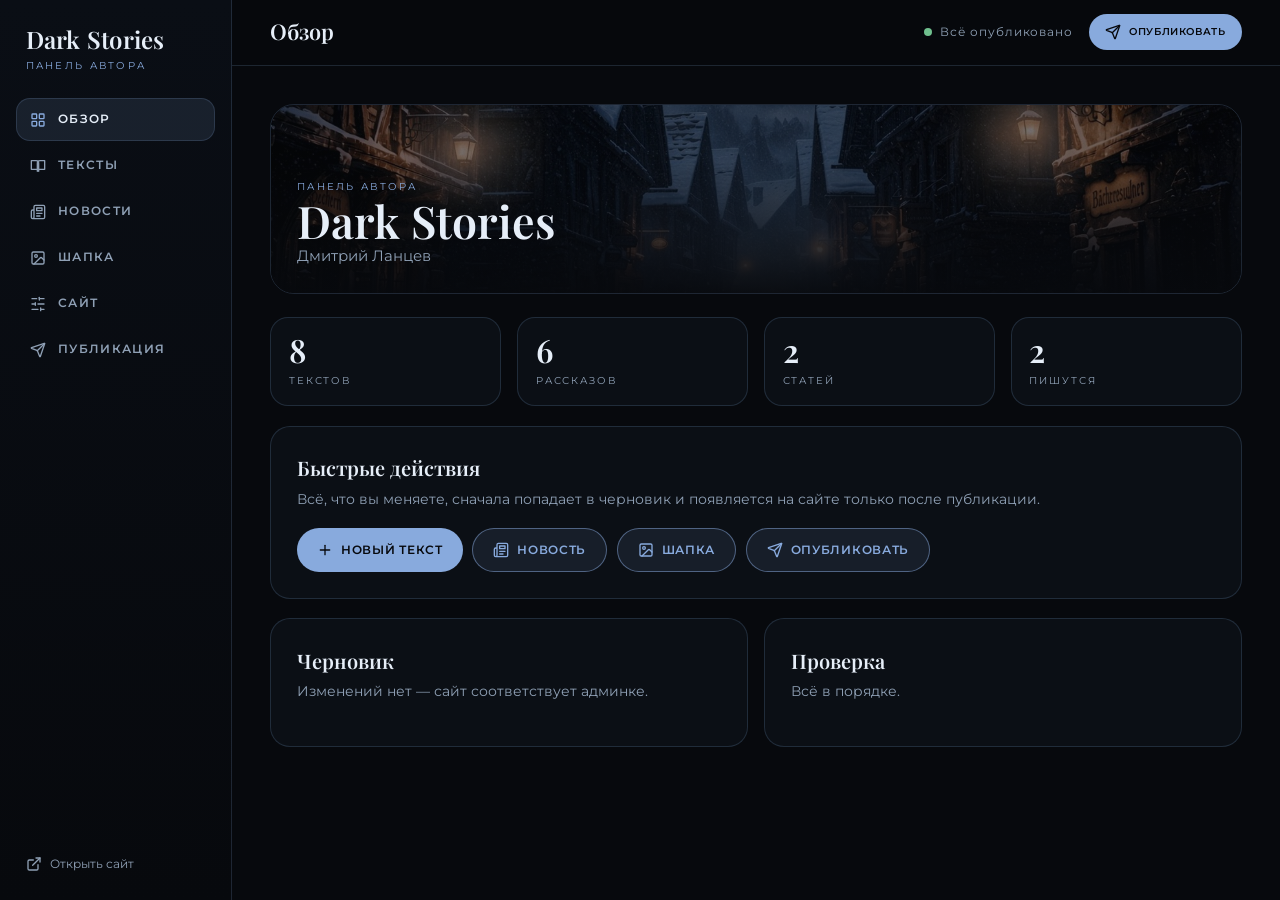
==== admin.html @ 8ed0fe6f "Темы читалки" ====
<!DOCTYPE html>
<html lang="ru">
<head>
<meta charset="utf-8">
<meta name="viewport" content="width=device-width, initial-scale=1">
<title>Админка — Dark Stories</title>
<meta name="robots" content="noindex, nofollow">
<meta name="theme-color" content="#07090d">
<link rel="icon" href="data:image/svg+xml,%3Csvg xmlns='http://www.w3.org/2000/svg' viewBox='0 0 64 64'%3E%3Crect width='64' height='64' rx='14' fill='%2307090d'/%3E%3Ctext x='32' y='44' text-anchor='middle' font-size='34' font-family='Georgia,serif' font-weight='700' fill='%2388aadd'%3EDS%3C/text%3E%3C/svg%3E">
<link rel="preconnect" href="https://fonts.googleapis.com">
<link rel="preconnect" href="https://fonts.gstatic.com" crossorigin>
<link href="https://fonts.googleapis.com/css2?family=Montserrat:wght@400;500;600;700&family=Playfair+Display:wght@400;500;600;700&display=swap" rel="stylesheet">
<link rel="stylesheet" href="css/admin.css">
</head>
<body>
<div id="app"></div>
<div class="toast" id="toast" role="status" aria-live="polite"></div>
<noscript><p style="padding:2rem;text-align:center">Для работы админки нужен JavaScript.</p></noscript>
<!-- данные и вспомогательные функции берём у самого сайта, чтобы админка видела то же, что и читатели -->
<script src="js/data.js"></script>
<script src="js/icons.js"></script>
<script src="js/utils.js"></script>
<script src="js/markdown.js"></script>
<script src="js/admin.js"></script>
</body>
</html>
---- css/admin.css ----
/* ОФОРМЛЕНИЕ АДМИНКИ. Те же цвета и шрифты, что и у сайта (см. style.css), поэтому панель выглядит как часть издания. */
:root{
  --font-display:"Playfair Display",Georgia,"Times New Roman",serif;
  --font-sans:"Montserrat",ui-sans-serif,system-ui,sans-serif;
  --background:#07090d; --foreground:#e6eef8; --card:#0e131b; --card-2:#121926;
  --muted:#9aabc0; --muted-fg:#8fa0b5; --accent:#88aadd; --accent-fg:#07090d;
  --border:#2a3648; --line:rgba(136,170,221,.18); --destructive:#d45c5c; --ok:#6fbf8e; --warn:#d9b36a;
  --shadow-card:0 18px 40px rgba(0,0,0,.45);
  --side:232px;
}
*,*::before,*::after{box-sizing:border-box;margin:0;padding:0;-webkit-tap-highlight-color:transparent}
html{background:var(--background);color:var(--foreground);-webkit-font-smoothing:antialiased;-moz-osx-font-smoothing:grayscale}
body{min-height:100vh;background:var(--background);color:var(--foreground);font-family:var(--font-sans);line-height:1.6;font-size:15px}
a{color:inherit;text-decoration:none}
button{font:inherit;color:inherit;background:none;border:0;cursor:pointer}
img{display:block;max-width:100%}
ul,ol{list-style:none}
h1,h2,h3{font-family:var(--font-display);text-wrap:balance;font-weight:600}
p{text-wrap:pretty}
:focus-visible{outline:2px solid var(--accent);outline-offset:3px}
::selection{background:color-mix(in oklab,var(--accent) 40%,transparent)}
.ico{width:1rem;height:1rem;fill:none;stroke:currentColor;stroke-width:2;stroke-linecap:round;stroke-linejoin:round;flex:none}
.ico.lg{width:1.35rem;height:1.35rem}
.eyebrow{font-size:.65rem;letter-spacing:.22em;text-transform:uppercase;color:var(--accent)}
.muted{color:var(--muted-fg)}
.small{font-size:.8rem}
.hide{display:none!important}
code{font-family:ui-monospace,SFMono-Regular,Menlo,monospace;font-size:.85em;background:rgba(136,170,221,.1);padding:.1em .4em;border-radius:6px}

/* каркас */
.adm{display:grid;grid-template-columns:var(--side) minmax(0,1fr);min-height:100vh}
.side{position:sticky;top:0;height:100vh;display:flex;flex-direction:column;gap:1.5rem;padding:1.6rem 1rem;border-right:1px solid var(--line);background:linear-gradient(180deg,#0a0e15,#07090d)}
.brand{padding:0 .6rem}
.brand b{display:block;font:600 1.5rem/1.1 var(--font-display);letter-spacing:.01em}
.brand span{display:block;margin-top:.35rem}
.nav{display:flex;flex-direction:column;gap:.2rem}
.nav a{display:flex;align-items:center;gap:.75rem;padding:.7rem .8rem;border-radius:14px;color:var(--muted-fg);font-size:.72rem;font-weight:600;letter-spacing:.12em;text-transform:uppercase;border:1px solid transparent;transition:.2s}
.nav a:hover{color:var(--foreground);background:rgba(136,170,221,.06)}
.nav a.on{color:var(--foreground);background:rgba(136,170,221,.12);border-color:var(--line)}
.nav a.on .ico{color:var(--accent)}
.nav .n{margin-left:auto;min-width:1.35rem;height:1.35rem;padding:0 .35rem;border-radius:99px;background:var(--accent);color:var(--accent-fg);font-size:.65rem;display:grid;place-items:center;letter-spacing:0}
.side-foot{margin-top:auto;padding:0 .6rem;display:grid;gap:.5rem}
.side-foot a{display:inline-flex;align-items:center;gap:.5rem;color:var(--muted-fg);font-size:.78rem}
.side-foot a:hover{color:var(--accent)}
.col{min-width:0;display:flex;flex-direction:column}
.top{position:sticky;top:0;z-index:20;display:flex;align-items:center;gap:1rem;padding:.9rem clamp(1rem,3vw,2.5rem);background:rgba(7,9,13,.82);backdrop-filter:blur(14px);-webkit-backdrop-filter:blur(14px);border-bottom:1px solid var(--line)}
.top h1{font-size:1.35rem;line-height:1.2;white-space:nowrap;overflow:hidden;text-overflow:ellipsis}
.top .sp{flex:1}
.pend{display:inline-flex;align-items:center;gap:.5rem;font-size:.72rem;letter-spacing:.08em;color:var(--warn)}
.pend i{width:8px;height:8px;border-radius:50%;background:var(--warn);box-shadow:0 0 10px var(--warn)}
.pend.clean{color:var(--muted-fg)}.pend.clean i{background:var(--ok);box-shadow:none}
.view{padding:clamp(1rem,3vw,2.5rem);max-width:1180px;width:100%}

/* кнопки (как на сайте) */
.btn{display:inline-flex;align-items:center;justify-content:center;gap:.5rem;height:2.75rem;padding:0 1.25rem;border-radius:999px;font-size:.72rem;font-weight:600;letter-spacing:.06em;text-transform:uppercase;transition:background-color .2s,color .2s,border-color .2s,opacity .2s;background:var(--accent);color:var(--accent-fg);white-space:nowrap}
.btn:hover{background:var(--foreground);color:var(--background)}
.btn.outline{border:1px solid color-mix(in oklab,var(--accent) 50%,transparent);background:color-mix(in oklab,var(--accent) 10%,transparent);color:var(--accent)}
.btn.outline:hover{border-color:var(--foreground);background:color-mix(in oklab,var(--foreground) 10%,transparent);color:var(--foreground)}
.btn.ghost{background:none;border:1px solid var(--border);color:var(--muted-fg)}
.btn.ghost:hover{border-color:color-mix(in oklab,var(--foreground) 40%,transparent);color:var(--foreground);background:none}
.btn.danger{background:none;border:1px solid color-mix(in oklab,var(--destructive) 50%,transparent);color:var(--destructive)}
.btn.danger:hover{background:var(--destructive);color:#fff;border-color:var(--destructive)}
.btn.sm{height:2.25rem;padding:0 1rem;font-size:.65rem}
.btn.ico-only{width:2.25rem;padding:0}
.btn[disabled]{opacity:.4;pointer-events:none}
.btn.busy{opacity:.6;pointer-events:none}

/* карточки и сетки */
.card{border:1px solid var(--line);background:rgba(14,19,27,.7);border-radius:20px;padding:clamp(1rem,2.4vw,1.6rem);margin-bottom:1.2rem}
.card>h2{font-size:1.25rem;margin-bottom:.3rem}
.card>.lead{color:var(--muted-fg);font-size:.85rem;margin-bottom:1.1rem}
.card-h{display:flex;align-items:center;gap:1rem;flex-wrap:wrap;margin-bottom:1rem}
.card-h h2{font-size:1.25rem;margin-right:auto}
.grid{display:grid;gap:1rem}
.g2{grid-template-columns:repeat(2,minmax(0,1fr))}
.g3{grid-template-columns:repeat(3,minmax(0,1fr))}
.page-h{display:flex;align-items:flex-end;gap:1rem;flex-wrap:wrap;margin-bottom:1.4rem}
.page-h h2{font-size:clamp(1.6rem,3vw,2.2rem);line-height:1.15}
.page-h .sp{flex:1}
.acts{display:flex;gap:.6rem;flex-wrap:wrap;align-items:center}

/* баннер обзора */
.banner{position:relative;overflow:hidden;border-radius:24px;border:1px solid var(--line);min-height:190px;margin-bottom:1.4rem;display:flex;align-items:flex-end}
.banner img{position:absolute;inset:0;width:100%;height:100%;object-fit:cover;opacity:.55}
.banner::after{content:"";position:absolute;inset:0;background:linear-gradient(0deg,rgba(7,9,13,.95),rgba(7,9,13,.2) 70%)}
.banner-in{position:relative;z-index:1;padding:1.6rem}
.banner h2{font-size:clamp(1.8rem,4vw,2.8rem);line-height:1.05}
.stats{display:grid;grid-template-columns:repeat(4,minmax(0,1fr));gap:1rem;margin-bottom:1.2rem}
.stat{border:1px solid var(--line);background:rgba(14,19,27,.7);border-radius:18px;padding:1rem 1.1rem}
.stat b{display:block;font:600 2rem/1 var(--font-display);color:var(--foreground)}
.stat span{display:block;margin-top:.45rem;font-size:.65rem;letter-spacing:.18em;text-transform:uppercase;color:var(--muted-fg)}

/* формы */
.f{display:flex;flex-direction:column;gap:.4rem;min-width:0}
.f>label,.lbl{font-size:.65rem;letter-spacing:.18em;text-transform:uppercase;color:var(--muted-fg)}
.f small{color:var(--muted-fg);font-size:.75rem;line-height:1.45}
.in,.sel,.ta{width:100%;padding:.75rem .95rem;border-radius:14px;border:1px solid var(--border);background:rgba(7,9,13,.7);color:var(--foreground);font:inherit;font-size:.92rem;transition:border-color .2s,box-shadow .2s}
.in:hover,.sel:hover,.ta:hover{border-color:color-mix(in oklab,var(--accent) 45%,var(--border))}
.in:focus,.sel:focus,.ta:focus{outline:none;border-color:var(--accent);box-shadow:0 0 0 3px rgba(136,170,221,.15)}
.in[readonly]{color:var(--muted-fg);background:rgba(255,255,255,.02)}
.ta{resize:vertical;min-height:90px;line-height:1.55}
.sel{appearance:none;background-image:url("data:image/svg+xml,%3Csvg xmlns='http://www.w3.org/2000/svg' width='12' height='8' fill='none' stroke='%238fa0b5' stroke-width='2'%3E%3Cpath d='m1 1 5 5 5-5'/%3E%3C/svg%3E");background-repeat:no-repeat;background-position:right .95rem center;padding-right:2.4rem}
.in-row{display:flex;gap:.5rem}
.in-row .in{flex:1}
.seg{display:inline-flex;padding:.25rem;border-radius:999px;border:1px solid var(--border);background:rgba(7,9,13,.6);gap:.2rem;flex-wrap:wrap}
.seg button{padding:.5rem 1rem;border-radius:999px;font-size:.68rem;font-weight:600;letter-spacing:.1em;text-transform:uppercase;color:var(--muted-fg);display:inline-flex;align-items:center;gap:.45rem}
.seg button.on{background:rgba(136,170,221,.2);color:#fff;box-shadow:0 0 14px rgba(136,170,221,.2)}
.chips{display:flex;gap:.5rem;flex-wrap:wrap}
.chip{padding:.5rem .9rem;border-radius:30px;border:1px solid rgba(136,170,221,.28);background:rgba(255,255,255,.03);font-size:.72rem;color:var(--muted);transition:.2s}
.chip:hover{border-color:var(--accent);color:#fff}
.chip.on{background:rgba(136,170,221,.2);border-color:var(--accent);color:#fff;box-shadow:0 0 14px rgba(136,170,221,.25)}
.check{display:flex;align-items:center;gap:.6rem;font-size:.85rem;color:var(--muted);cursor:pointer}
.check input{accent-color:var(--accent);width:1rem;height:1rem}
input[type=range]{accent-color:var(--accent);width:100%}

/* бейджи */
.badge{display:inline-flex;align-items:center;gap:.35rem;padding:.2rem .6rem;border-radius:99px;font-size:.6rem;font-weight:600;letter-spacing:.14em;text-transform:uppercase;border:1px solid var(--border);color:var(--muted-fg);white-space:nowrap}
.badge.ok{color:var(--ok);border-color:color-mix(in oklab,var(--ok) 40%,transparent)}
.badge.wip{color:var(--warn);border-color:color-mix(in oklab,var(--warn) 40%,transparent)}
.badge.acc{color:var(--accent);border-color:color-mix(in oklab,var(--accent) 40%,transparent)}
.badge.del{color:var(--destructive);border-color:color-mix(in oklab,var(--destructive) 40%,transparent)}

/* список текстов */
.tools{display:flex;gap:.8rem;flex-wrap:wrap;align-items:center;margin-bottom:1rem}
.tools .in{max-width:320px}
.rows{display:grid;gap:.7rem}
.row{display:grid;grid-template-columns:auto minmax(0,1fr) auto auto;gap:1rem;align-items:center;padding:.7rem .9rem .7rem .7rem;border:1px solid var(--line);border-radius:18px;background:rgba(14,19,27,.7);transition:border-color .25s,transform .25s}
.row:hover{border-color:rgba(136,170,221,.5)}
.row .thumb{width:48px;height:64px;border-radius:8px;overflow:hidden;background:var(--card-2);border:1px solid var(--line);display:grid;place-items:center;color:var(--muted-fg)}
.row .thumb img{width:100%;height:100%;object-fit:cover}
.row h3{font:600 1.02rem/1.25 var(--font-display);overflow:hidden;text-overflow:ellipsis;white-space:nowrap}
.row .meta{margin-top:.25rem;display:flex;gap:.5rem;flex-wrap:wrap;align-items:center;font-size:.75rem;color:var(--muted-fg)}
.row .bds{display:flex;gap:.4rem;flex-wrap:wrap;justify-content:flex-end}
.row .mv{display:flex;gap:.3rem}
.empty{padding:2.4rem 1rem;text-align:center;color:var(--muted-fg);border:1px dashed var(--border);border-radius:18px}

/* редактор текста */
.edit-top{display:grid;grid-template-columns:220px minmax(0,1fr);gap:1.6rem}
.cover{position:relative;aspect-ratio:3/4;border-radius:14px;overflow:hidden;border:1px solid var(--line);background:var(--card-2);box-shadow:var(--shadow-card)}
.cover img{position:relative;z-index:1;width:100%;height:100%;object-fit:cover}
.cover .ph{position:absolute;inset:0;display:grid;place-items:center;color:var(--muted-fg);font-size:.75rem;text-align:center;padding:1rem}
.cover-col{display:flex;flex-direction:column;gap:.8rem}
.tb{display:flex;gap:.4rem;flex-wrap:wrap;margin-bottom:.7rem;align-items:center}
.tb button{min-width:2.3rem;height:2.1rem;padding:0 .7rem;border-radius:10px;border:1px solid var(--border);font-size:.78rem;font-weight:600;color:var(--muted);transition:.2s}
.tb button:hover{border-color:var(--accent);color:#fff;background:rgba(136,170,221,.1)}
.tb .sep{width:1px;height:1.4rem;background:var(--border);margin:0 .2rem}
.ed{min-height:60vh;font-family:ui-monospace,SFMono-Regular,Menlo,Consolas,monospace;font-size:.9rem;line-height:1.7;tab-size:2}
.counts{display:flex;gap:1.2rem;flex-wrap:wrap;margin-top:.7rem;font-size:.75rem;color:var(--muted-fg)}
.prev{min-height:60vh;max-height:75vh;overflow:auto;padding:clamp(1rem,3vw,2.2rem);border-radius:14px;border:1px solid var(--border);background:#0a0e15;font-size:1.05rem;line-height:1.85;color:#dbe5f2}
.prev h2{font-size:1.7rem;margin:1.6em 0 .6em;text-align:center}
.prev h2:first-child{margin-top:0}
.prev h3{font-size:1.3rem;margin:1.4em 0 .5em}
.prev p{margin-bottom:1em;text-indent:1.4em}
.prev p.c{text-align:center;text-indent:0}
.prev blockquote{margin:1.2em 0;padding:.2em 1.2em;border-left:2px solid var(--accent);color:var(--muted)}
.prev hr{border:0;height:1px;background:var(--line);margin:2em auto;width:40%}
.prev ul,.prev ol{margin:0 0 1em 1.4em;list-style:revert}
.prev mark{background:rgba(136,170,221,.3);color:inherit}

/* шапка сайта */
.hero-list{display:grid;gap:1.2rem}
.hero-item{display:grid;grid-template-columns:minmax(0,1fr) 150px;gap:1.2rem;padding:1rem;border:1px solid var(--line);border-radius:20px;background:rgba(14,19,27,.7)}
.hero-pic{position:relative;border-radius:12px;overflow:hidden;aspect-ratio:3/2;background:var(--card-2)}
.hero-pic img{width:100%;height:100%;object-fit:cover}
.hero-pic .guide{position:absolute;top:0;bottom:0;width:0;border-left:1px dashed rgba(255,255,255,.85);pointer-events:none;box-shadow:0 0 0 1px rgba(0,0,0,.3)}
.hero-pic .guide::after{content:"";position:absolute;top:50%;left:-6px;width:11px;height:11px;border-radius:50%;background:var(--accent);border:2px solid #fff;transform:translateY(-50%)}
.phone{position:relative;border-radius:16px;overflow:hidden;border:2px solid var(--border);aspect-ratio:390/600;background:var(--card-2)}
.phone img{width:100%;height:100%;object-fit:cover}
.phone-cap{margin-top:.4rem;text-align:center}
.hero-ctl{display:grid;gap:.8rem;margin-top:.9rem}
.hero-ctl .row-r{display:grid;grid-template-columns:minmax(0,1fr) 5.5rem;gap:.8rem;align-items:center}

/* новости */
.news-item{display:grid;gap:.9rem;padding:1.1rem;border:1px solid var(--line);border-radius:18px;background:rgba(14,19,27,.7);margin-bottom:1rem}
.news-item .head{display:flex;align-items:center;gap:.6rem}
.news-item .head .badge{margin-right:auto}

/* публикация */
.chg{display:grid;gap:.5rem}
.chg li{display:flex;align-items:center;gap:.7rem;padding:.6rem .8rem;border-radius:12px;border:1px solid var(--line);background:rgba(7,9,13,.5);font-size:.85rem}
.chg li .p{flex:1;min-width:0;overflow:hidden;text-overflow:ellipsis;white-space:nowrap}
.chg li .sz{color:var(--muted-fg);font-size:.72rem}
.probs{display:grid;gap:.5rem;margin-bottom:1rem}
.prob{display:flex;gap:.7rem;padding:.7rem .9rem;border-radius:12px;font-size:.84rem;border:1px solid}
.prob.err{border-color:color-mix(in oklab,var(--destructive) 50%,transparent);background:color-mix(in oklab,var(--destructive) 8%,transparent);color:#f0b4b4}
.prob.warn{border-color:color-mix(in oklab,var(--warn) 45%,transparent);background:color-mix(in oklab,var(--warn) 7%,transparent);color:#e8d3a4}
.prob a{text-decoration:underline;text-underline-offset:3px}
.log{margin-top:1rem;padding:1rem;border-radius:14px;background:#05070a;border:1px solid var(--line);font:.78rem/1.7 ui-monospace,Menlo,monospace;color:#b7c6da;max-height:240px;overflow:auto;white-space:pre-wrap}
.log .e{color:#f0b4b4}.log .o{color:var(--ok)}
.note{padding:.8rem 1rem;border-radius:14px;border:1px solid var(--line);background:rgba(136,170,221,.06);font-size:.82rem;color:var(--muted);line-height:1.6}
.note b{color:var(--foreground)}
.steps{margin:.6rem 0 0 1.2rem;list-style:decimal;font-size:.82rem;color:var(--muted);display:grid;gap:.25rem}

/* окна и уведомления */
.ov{position:fixed;inset:0;z-index:100;display:grid;place-items:center;padding:1rem;background:rgba(3,5,8,.78);backdrop-filter:blur(6px);animation:fade .2s}
.modal{width:min(520px,100%);max-height:92vh;overflow:auto;border-radius:22px;border:1px solid var(--line);background:var(--card);padding:1.5rem;box-shadow:var(--shadow-card)}
.modal.wide{width:min(720px,100%)}
.modal h3{font-size:1.35rem;margin-bottom:.5rem}
.modal .body{color:var(--muted);font-size:.9rem;margin-bottom:1.2rem;display:grid;gap:.9rem}
.modal .foot{display:flex;gap:.6rem;justify-content:flex-end;flex-wrap:wrap}
.crop{display:grid;grid-template-columns:auto minmax(0,1fr);gap:1.2rem;align-items:start}
.crop canvas{border-radius:12px;border:1px solid var(--line);background:#000;cursor:grab;touch-action:none;max-width:100%}
.toast{position:fixed;left:50%;bottom:1.6rem;z-index:200;transform:translate(-50%,20px);opacity:0;pointer-events:none;padding:.75rem 1.2rem;border-radius:99px;background:#16202e;border:1px solid var(--line);box-shadow:var(--shadow-card);font-size:.82rem;transition:.3s;max-width:92vw}
.toast.on{opacity:1;transform:translate(-50%,0)}
.toast.err{border-color:var(--destructive);color:#f0b4b4}
@keyframes fade{from{opacity:0}to{opacity:1}}
@keyframes rise{from{opacity:0;transform:translateY(10px)}to{opacity:1;transform:none}}
.view>*{animation:rise .35s ease both}
@media (prefers-reduced-motion:reduce){*{animation:none!important;transition:none!important}}

/* телефон и планшет */
@media (max-width:980px){
  .stats{grid-template-columns:repeat(2,minmax(0,1fr))}
  .g3{grid-template-columns:repeat(2,minmax(0,1fr))}
}
@media (max-width:760px){
  body{font-size:14.5px}
  .adm{display:block}
  .side{position:fixed;z-index:30;top:auto;bottom:0;left:0;right:0;height:auto;flex-direction:row;padding:.35rem .4rem calc(.35rem + env(safe-area-inset-bottom));gap:0;border-right:0;border-top:1px solid var(--line);background:rgba(7,9,13,.94);backdrop-filter:blur(14px)}
  .brand,.side-foot{display:none}
  .nav{flex-direction:row;flex:1;justify-content:space-between}
  .nav a{flex:1;flex-direction:column;gap:.2rem;padding:.45rem .2rem;font-size:.55rem;letter-spacing:.06em;text-align:center;border-radius:12px;position:relative}
  .nav .n{position:absolute;top:2px;right:18%;min-width:1.1rem;height:1.1rem;font-size:.55rem}
  .col{padding-bottom:5rem}
  .top h1{font-size:1.1rem}
  .pend span{display:none}
  .g2,.g3{grid-template-columns:1fr}
  .edit-top{grid-template-columns:1fr}
  .cover-col{flex-direction:row;align-items:flex-start}
  .cover{width:130px;flex:none}
  .row{grid-template-columns:auto minmax(0,1fr);}
  .row .bds{grid-column:2;justify-content:flex-start}
  .row .mv{grid-column:2}
  .hero-item{grid-template-columns:1fr}
  .phone{max-width:150px}
  .crop{grid-template-columns:1fr}
  .toast{bottom:5.2rem}
  .btn.hide-m span{display:none}
}
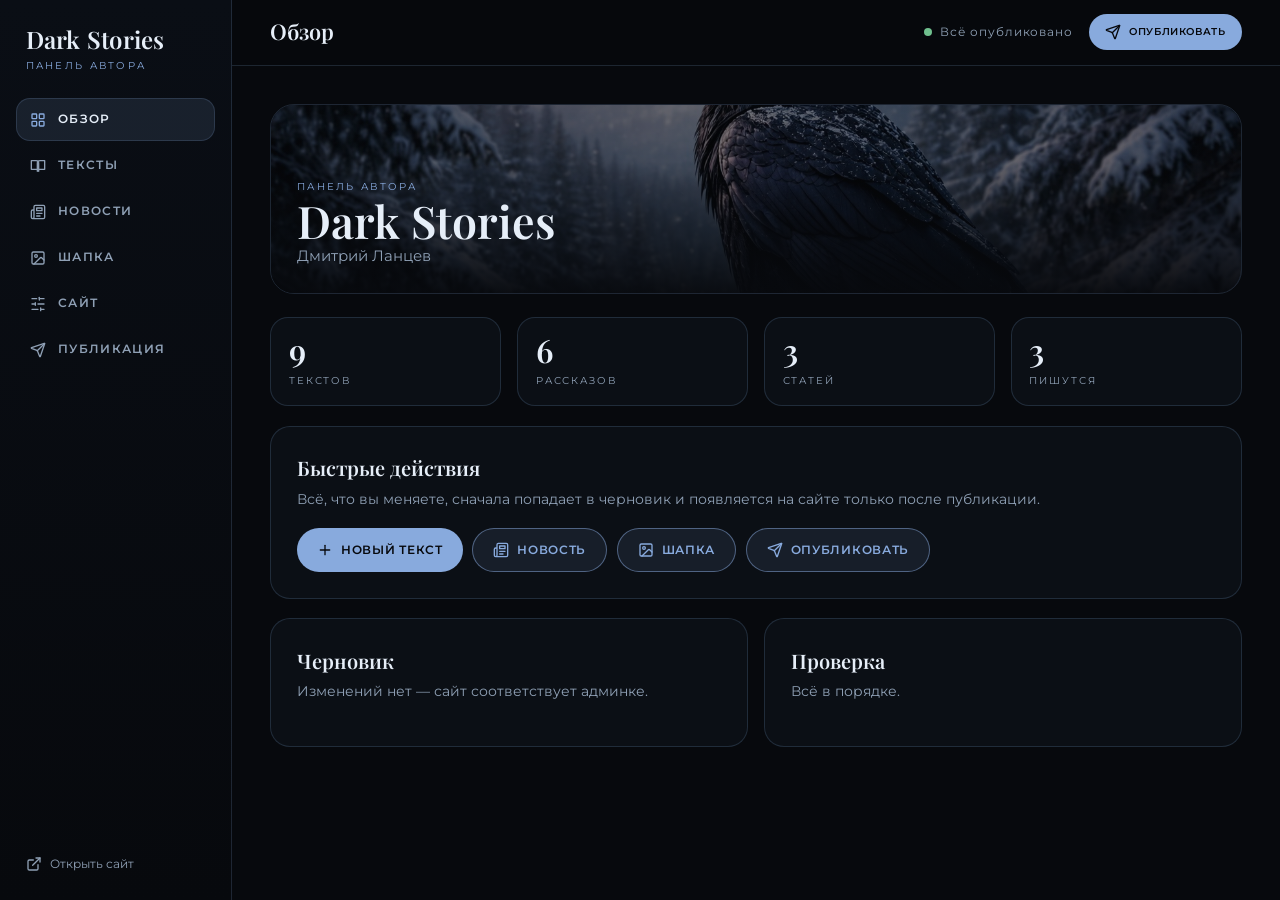
==== commit e479046a: "да" ====
--- a/admin.html
+++ b/admin.html
@@ -11,6 +11,7 @@
 <link rel="preconnect" href="https://fonts.gstatic.com" crossorigin>
 <link href="https://fonts.googleapis.com/css2?family=Montserrat:wght@400;500;600;700&family=Playfair+Display:wght@400;500;600;700&display=swap" rel="stylesheet">
 <link rel="stylesheet" href="css/admin.css">
+<link rel="stylesheet" href="css/hero-fx.css">
 </head>
 <body>
 <div id="app"></div>
@@ -18,9 +19,12 @@
 <noscript><p style="padding:2rem;text-align:center">Для работы админки нужен JavaScript.</p></noscript>
 <!-- данные и вспомогательные функции берём у самого сайта, чтобы админка видела то же, что и читатели -->
 <script src="js/data.js"></script>
+<script src="js/hero-fx.js"></script>
 <script src="js/icons.js"></script>
 <script src="js/utils.js"></script>
 <script src="js/markdown.js"></script>
+<script src="js/share-page.js"></script>
+<script src="js/share-image.js"></script>
 <script src="js/admin.js"></script>
 </body>
 </html>
--- a/css/admin.css
+++ b/css/admin.css
@@ -159,7 +159,7 @@
 
 /* шапка сайта */
 .hero-list{display:grid;gap:1.2rem}
-.hero-item{display:grid;grid-template-columns:minmax(0,1fr) 150px;gap:1.2rem;padding:1rem;border:1px solid var(--line);border-radius:20px;background:rgba(14,19,27,.7)}
+.hero-item{display:grid;grid-template-columns:minmax(0,1fr) 230px;gap:1.2rem;padding:1rem;border:1px solid var(--line);border-radius:20px;background:rgba(14,19,27,.7)}
 .hero-pic{position:relative;border-radius:12px;overflow:hidden;aspect-ratio:3/2;background:var(--card-2)}
 .hero-pic img{width:100%;height:100%;object-fit:cover}
 .hero-pic .guide{position:absolute;top:0;bottom:0;width:0;border-left:1px dashed rgba(255,255,255,.85);pointer-events:none;box-shadow:0 0 0 1px rgba(0,0,0,.3)}
@@ -167,6 +167,11 @@
 .phone{position:relative;border-radius:16px;overflow:hidden;border:2px solid var(--border);aspect-ratio:390/600;background:var(--card-2)}
 .phone img{width:100%;height:100%;object-fit:cover}
 .phone-cap{margin-top:.4rem;text-align:center}
+.hero-prev{display:grid;gap:.9rem;align-content:start}
+.phone.pc{aspect-ratio:16/9;max-width:none;border-radius:10px}
+.hero-prev .phone:not(.pc){max-width:130px;margin:0 auto}
+.hero-pic .guide-y{position:absolute;left:0;right:0;height:0;border-top:1px dashed rgba(255,255,255,.85);pointer-events:none;box-shadow:0 0 0 1px rgba(0,0,0,.3)}
+.hero-pic .guide-y::after{content:"";position:absolute;left:50%;top:-6px;width:11px;height:11px;border-radius:50%;background:var(--accent);border:2px solid #fff;transform:translateX(-50%)}
 .hero-ctl{display:grid;gap:.8rem;margin-top:.9rem}
 .hero-ctl .row-r{display:grid;grid-template-columns:minmax(0,1fr) 5.5rem;gap:.8rem;align-items:center}
 
@@ -232,8 +237,27 @@
   .row .bds{grid-column:2;justify-content:flex-start}
   .row .mv{grid-column:2}
   .hero-item{grid-template-columns:1fr}
-  .phone{max-width:150px}
+  .hero-prev{grid-template-columns:1fr 1fr}
   .crop{grid-template-columns:1fr}
   .toast{bottom:5.2rem}
   .btn.hide-m span{display:none}
 }
+
+/* предпросмотр */
+.modal.pv{width:min(1100px,100%)}
+.pvbar{display:flex;gap:.5rem;align-items:center;flex-wrap:wrap}
+.pvbar .btn.on{background:var(--accent);color:var(--accent-fg);border-color:transparent}
+.pvwrap{margin:0 auto;border:1px solid var(--line);border-radius:18px;overflow:hidden;background:#000}
+.pvwrap.phone{width:390px;max-width:100%;height:min(760px,68vh)}
+.pvwrap.pc{width:100%;height:min(760px,68vh)}
+.pvframe{width:100%;height:100%;border:0;display:block}
+
+/* Шапка: предпросмотр надписи */
+.hfx-prev{position:relative;margin-top:1.1rem;border-radius:16px;overflow:hidden;min-height:260px;display:flex;align-items:center;background:#05070b;border:1px solid var(--line)}
+.hfx-prev>img{position:absolute;inset:0;width:100%;height:100%;object-fit:cover;opacity:.55}
+.hfx-prev::after{content:"";position:absolute;inset:0;background:linear-gradient(90deg,rgba(5,7,11,.75),rgba(5,7,11,.15))}
+.hfx-prev-in{position:relative;z-index:2;padding:1.6rem 2.2rem}
+.hfx-prev h1{font-family:'Playfair Display',Georgia,serif;font-weight:400;font-size:clamp(3rem,9vw,5.2rem);line-height:1;letter-spacing:2px;margin:0;position:relative}
+.hfx-prev .fx-canvas{z-index:3}
+.f .rng{width:100%;accent-color:var(--accent,#88aadd)}
+.f label output{margin-left:.5rem;font-weight:600;opacity:.8}
--- a/css/hero-fx.css
+++ b/css/hero-fx.css
@@ -0,0 +1,64 @@
+/* ЭФФЕКТЫ НАДПИСИ «Dark Stories» в шапке. Включаются js/hero-fx.js, настраиваются в админке («Шапка»).
+   Переменные на заголовке: --fx-a (цвет), --fx-b (светлый), --fx-rgb, --fx-dur (скорость), --fx-gdur (скорость глитча), --fx-int (сила 0.1–1), --fx-glow. */
+
+.fx-title{position:relative;
+  background:linear-gradient(135deg,var(--fx-b) 20%,var(--fx-a) 55%,var(--fx-b) 100%);background-size:200% auto;
+  -webkit-background-clip:text;background-clip:text;-webkit-text-fill-color:transparent;
+  text-shadow:0 2px 30px rgba(0,0,0,.55),0 0 34px rgba(var(--fx-rgb),var(--fx-glow));
+  animation:titleZoom 1s forwards,colorFlow var(--fx-dur) ease-in-out infinite}
+
+@keyframes titleZoom{0%{opacity:0;transform:translateY(20px)}100%{opacity:1;transform:translateY(0)}}
+@keyframes colorFlow{0%{background-position:0% 50%}50%{background-position:100% 50%}100%{background-position:0% 50%}}
+
+/* Туман — плавное переливание и мягкое свечение (как было раньше) */
+.fx-title.fx-mist{}
+
+/* Без эффекта — спокойная надпись */
+.fx-title.fx-none{animation:titleZoom 1s forwards;background-size:100% auto;text-shadow:0 2px 30px rgba(0,0,0,.55),0 0 22px rgba(var(--fx-rgb),calc(var(--fx-glow) * .55))}
+
+/* Северное сияние — переливающиеся зелёно-голубо-фиолетовые полосы */
+.fx-title.fx-aurora{background:linear-gradient(100deg,#8cf7d3 0%,#6fb8ff 22%,#b58cff 44%,#ff9ad5 62%,#8cf7d3 80%,#6fb8ff 100%);background-size:300% auto;
+  -webkit-background-clip:text;background-clip:text;
+  text-shadow:0 2px 30px rgba(0,0,0,.5),0 0 calc(18px + var(--fx-int) * 34px) rgba(120,220,255,calc(.2 + var(--fx-int) * .45));
+  animation:titleZoom 1s forwards,fxAurora var(--fx-dur) linear infinite}
+@keyframes fxAurora{0%{background-position:0% 50%}100%{background-position:300% 50%}}
+
+/* Угли и искры — тёплая надпись, пульсирующее свечение; искры рисует canvas */
+.fx-title.fx-embers{background:linear-gradient(180deg,#fff5dc 0%,#ffd28a 38%,var(--fx-a) 72%,#ff6a3d 100%);background-size:100% 200%;
+  -webkit-background-clip:text;background-clip:text;
+  text-shadow:0 2px 30px rgba(0,0,0,.6),0 0 calc(14px + var(--fx-int) * 30px) rgba(255,130,50,calc(.25 + var(--fx-int) * .4));
+  animation:titleZoom 1s forwards,fxEmber calc(var(--fx-dur) / 6) ease-in-out infinite alternate}
+@keyframes fxEmber{0%{background-position:0% 0%;filter:brightness(.95)}100%{background-position:0% 100%;filter:brightness(1.12)}}
+
+/* Глитч — редкие сбои: цветные копии букв смещаются и режутся полосами */
+.fx-title.fx-glitch{background:none;-webkit-text-fill-color:currentColor;color:#fff;text-shadow:0 2px 26px rgba(0,0,0,.6),0 0 22px rgba(var(--fx-rgb),calc(var(--fx-glow) * .6));animation:titleZoom 1s forwards}
+.fx-title.fx-glitch::before,.fx-title.fx-glitch::after{content:attr(data-text);white-space:pre-line;position:absolute;inset:0;pointer-events:none;
+  background:none;-webkit-text-fill-color:currentColor;text-shadow:none;mix-blend-mode:screen}
+.fx-title.fx-glitch::before{color:#ff3b6e;animation:fxGl1 var(--fx-gdur) steps(1,end) infinite}
+.fx-title.fx-glitch::after{color:#34e6ff;animation:fxGl2 var(--fx-gdur) steps(1,end) infinite}
+@keyframes fxGl1{
+  0%,86%{transform:none;clip-path:inset(0 0 0 0);opacity:0}
+  87%{transform:translate(calc(var(--fx-int) * -14px),calc(var(--fx-int) * 2px));clip-path:inset(12% 0 62% 0);opacity:1}
+  90%{transform:translate(calc(var(--fx-int) * 10px),0);clip-path:inset(58% 0 12% 0);opacity:1}
+  93%{transform:translate(calc(var(--fx-int) * -8px),calc(var(--fx-int) * -3px));clip-path:inset(30% 0 40% 0);opacity:1}
+  96%{transform:translate(calc(var(--fx-int) * 6px),0);clip-path:inset(75% 0 4% 0);opacity:1}
+  98%,100%{transform:none;clip-path:inset(0 0 0 0);opacity:0}}
+@keyframes fxGl2{
+  0%,85%{transform:none;clip-path:inset(0 0 0 0);opacity:0}
+  86%{transform:translate(calc(var(--fx-int) * 12px),calc(var(--fx-int) * -2px));clip-path:inset(50% 0 20% 0);opacity:1}
+  89%{transform:translate(calc(var(--fx-int) * -10px),0);clip-path:inset(8% 0 70% 0);opacity:1}
+  92%{transform:translate(calc(var(--fx-int) * 9px),calc(var(--fx-int) * 3px));clip-path:inset(62% 0 8% 0);opacity:1}
+  95%{transform:translate(calc(var(--fx-int) * -6px),0);clip-path:inset(22% 0 50% 0);opacity:1}
+  97%,100%{transform:none;clip-path:inset(0 0 0 0);opacity:0}}
+
+/* Пиксельная волна — настоящий текст прячется, вместо него canvas с пикселями */
+.fx-title.fx-pixel{animation:titleZoom 1s forwards;background:none;-webkit-text-fill-color:transparent;text-shadow:none}
+.fx-title.fx-pixel:not(.fx-canvas-on){-webkit-text-fill-color:currentColor;color:#fff;text-shadow:0 2px 26px rgba(0,0,0,.55)}
+.fx-title.fx-pixel.fx-canvas-on{-webkit-text-fill-color:transparent}
+.fx-canvas{position:absolute;pointer-events:none;z-index:1;max-width:none}
+.fx-canvas-pixel{filter:drop-shadow(0 0 10px rgba(var(--fx-rgb,136,170,221),.5))}
+
+@media (prefers-reduced-motion:reduce){
+  .fx-title,.fx-title.fx-aurora,.fx-title.fx-embers,.fx-title.fx-glitch{animation:none;opacity:1;transform:none}
+  .fx-title.fx-glitch::before,.fx-title.fx-glitch::after{display:none}
+}
